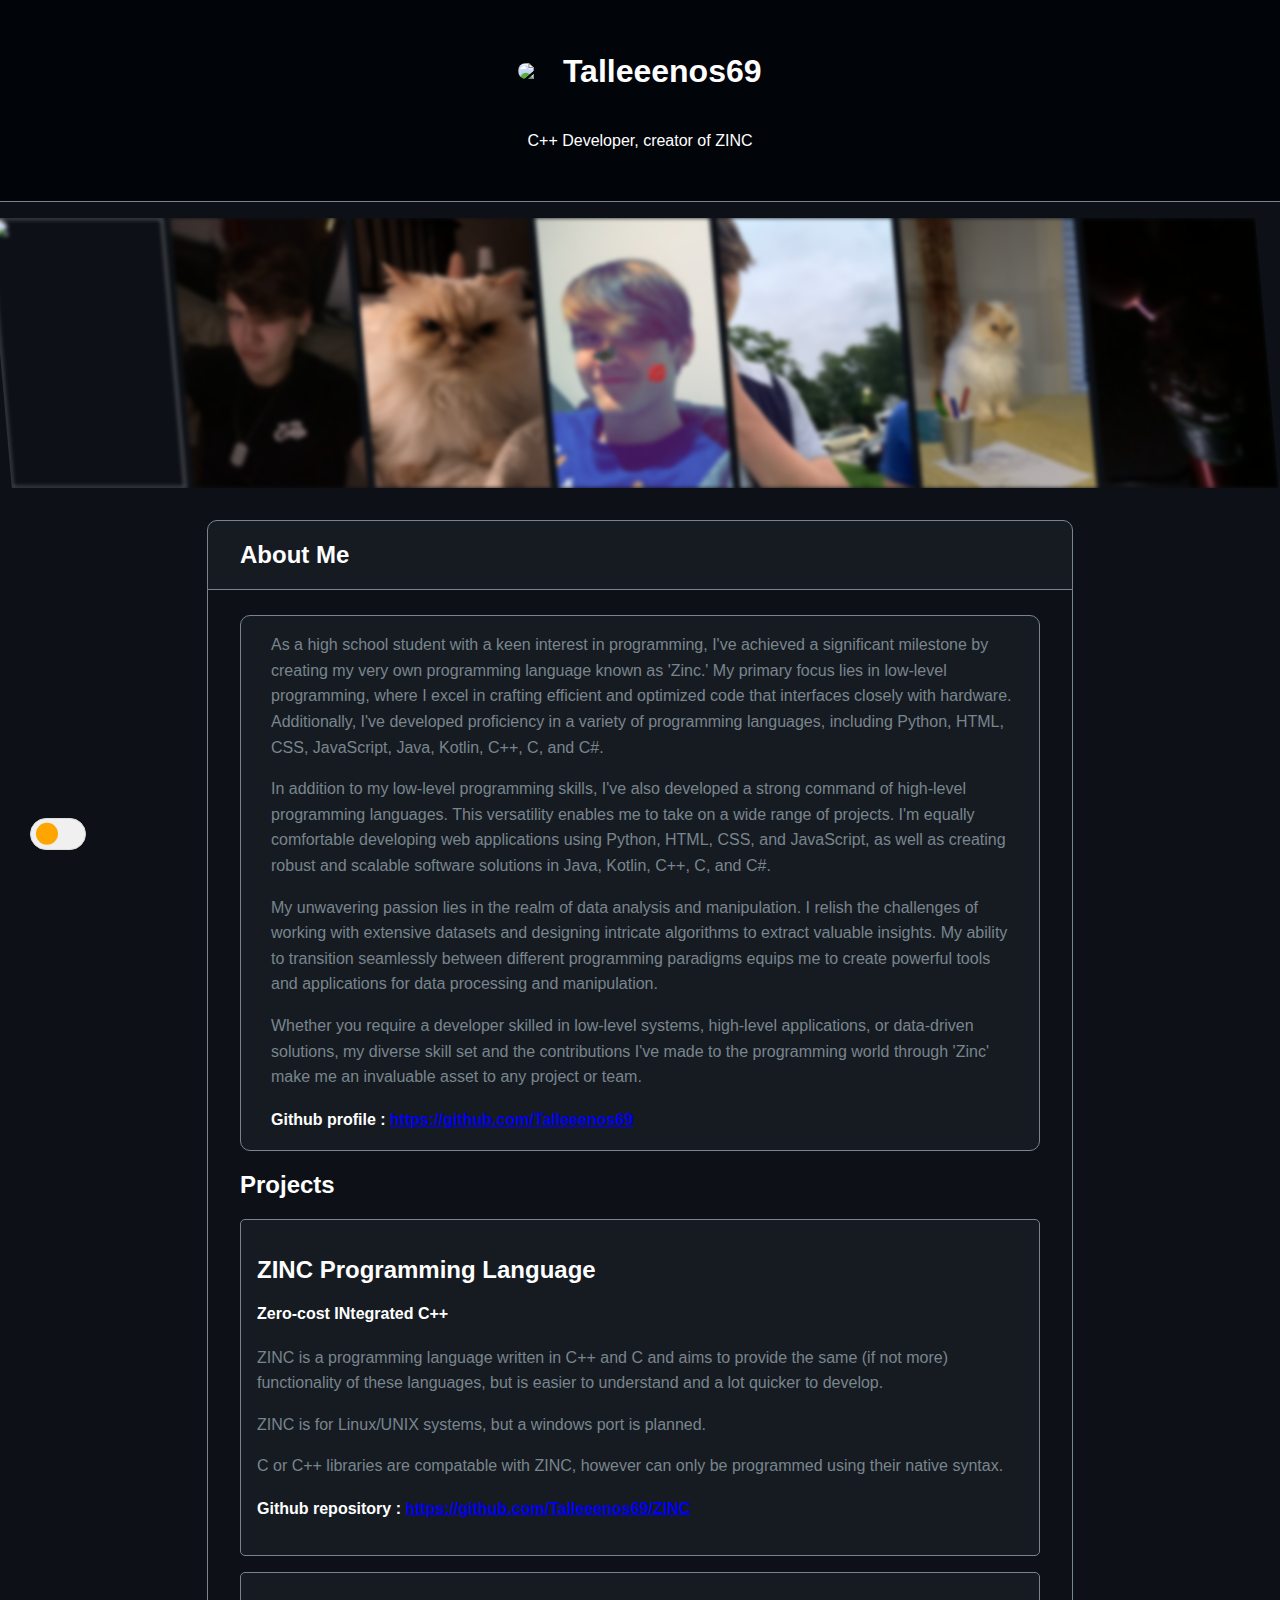
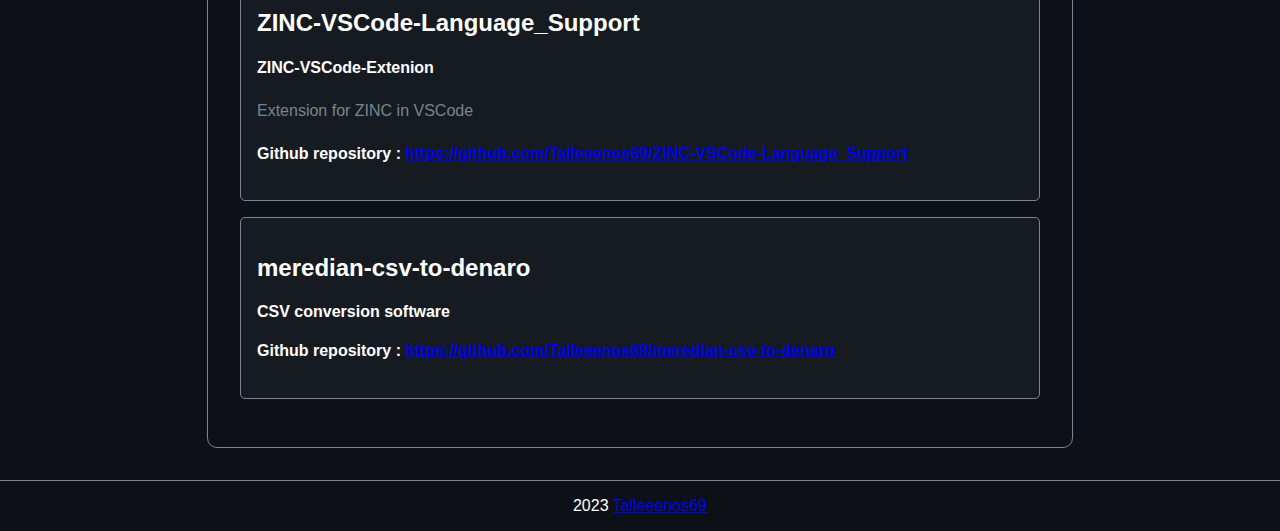
==== index.html @ 86694580 "added an image header title thing" ====
<!DOCTYPE html>
<html lang="en">
<head>
    <meta charset="UTF-8">
    <meta name="viewport" content="width=device-width, initial-scale=1.0">
    <link rel="preload" href="css/light-theme.css" as="style" />
    <link id="theme-stylesheet" rel="stylesheet" href="css/dark-theme.css">
    <title>Talleeenos69 - Portfolio</title>
</head>
<body>
    <header>
        <img class="profile-picture" src="https://avatars.githubusercontent.com/u/106496088?v=4">
        <h1 class="username"">Talleeenos69</h1>
        <p>C++ Developer, creator of ZINC</p>
    </header>
    
    <p></p>
    <div class="cat-container">
        <div class="card">
          <img src="img/icons/zinc-icon.png">
        </div>
        <div class="card">
          <img src="img/images/IMG_1547~3.jpg">
        </div>
        <div class="card">
          <img src="img/images/my_cat.JPG">
        </div>
        <div class="card">
            <img src="img/images/sexy_linux.jpeg">
        </div>
        <div class="card">
            <img src="img/images/with_mr_dubnium_maxchip101.JPEG">
        </div>
        <div class="card">
            <img src="img/images/grumpy.JPEG">
        </div>
        <div class="card">
            <img src="img/images/tesla_coil.png">
        </div>
    </div>

    <div class="container-header">
        <h2>About Me</h2>
    </div>

    <label class="switch">
        <input type="checkbox" onclick="toggleTheme()">
        <span class="slider"></span>
    </label>

    <div class="container">
        <div class="content">
            <p>
                As a high school student with a keen interest in programming, I've achieved a significant milestone by creating my very own programming language known as 'Zinc.' My primary focus lies in low-level programming, where I excel in crafting efficient and optimized code that interfaces closely with hardware. Additionally, I've developed proficiency in a variety of programming languages, including Python, HTML, CSS, JavaScript, Java, Kotlin, C++, C, and C#.
            </p>
            <p>
                In addition to my low-level programming skills, I've also developed a strong command of high-level programming languages. This versatility enables me to take on a wide range of projects. I'm equally comfortable developing web applications using Python, HTML, CSS, and JavaScript, as well as creating robust and scalable software solutions in Java, Kotlin, C++, C, and C#.
            </p>
            <p>
                My unwavering passion lies in the realm of data analysis and manipulation. I relish the challenges of working with extensive datasets and designing intricate algorithms to extract valuable insights. My ability to transition seamlessly between different programming paradigms equips me to create powerful tools and applications for data processing and manipulation.
            </p>
            <p>
                Whether you require a developer skilled in low-level systems, high-level applications, or data-driven solutions, my diverse skill set and the contributions I've made to the programming world through 'Zinc' make me an invaluable asset to any project or team.
            </p>

            <h4>Github profile : <a href="https://github.com/Talleeenos69" target="_blank">https://github.com/Talleeenos69</a></h4>
        </div>

        <h2>Projects</h2>

        <!-- Example project sections for testing scrolling -->
        <div class="project">
            <h2>ZINC Programming Language</h2>

            <h4>Zero-cost INtegrated C++</h4>

            <p>ZINC is a programming language written in C++ and C and aims to provide the same (if not more) functionality of these languages, but is easier to understand and a lot quicker to develop.</p>
                
            <p>ZINC is for Linux/UNIX systems, but a windows port is planned.</p>
                
            <p>C or C++ libraries are compatable with ZINC, however can only be programmed using their native syntax.</p>

            <h4>Github repository : <a href="https://github.com/Talleeenos69/ZINC" target="_blank">https://github.com/Talleeenos69/ZINC</a></h4>
        </div>

        <div class="project">
            <h2>ZINC-VSCode-Language_Support</h2>

            <h4>ZINC-VSCode-Extenion</h4>

            <p>Extension for ZINC in VSCode</p>

            <h4>Github repository : <a href="https://github.com/Talleeenos69/ZINC-VSCode-Language_Support" target="_blank">https://github.com/Talleeenos69/ZINC-VSCode-Language_Support</a></h4>
        </div>

        <div class="project">
            <h2>meredian-csv-to-denaro</h2>

            <h4>CSV conversion software</h4>

            <h4>Github repository : <a href="https://github.com/Talleeenos69/meredian-csv-to-denaro" target="_blank">https://github.com/Talleeenos69/meredian-csv-to-denaro</a></h4>
        </div>
    </div>

    <footer>
        2023 <a href="https://github.com/Talleeenos69" target="_blank">Talleeenos69</a>
    </footer>

    <script>
        function toggleTheme() {
            const stylesheet = document.getElementById("theme-stylesheet");
            if (stylesheet.getAttribute("href") === "css/dark-theme.css") {
                stylesheet.setAttribute("href", "css/light-theme.css");
            } else {
                stylesheet.setAttribute("href", "css/dark-theme.css");
            }
        }
    </script>

</body>
</html>
---- css/light-theme.css ----
body {
    font-family: Arial, sans-serif;
    background-color: #fff; /* Change background color to white for the light theme */
    color: #000; /* Change text color to black for the light theme */
    margin: 0;
    padding: 0;
    transition: background-color 0.5s, color 0.5s;
    /*hello*/
}

.about-me {
    padding: 0 18px;
    background-color: #fff; /* Change background color to white for the light theme */
    max-height: 0;
    overflow: hidden;
    transition: max-height 0.2s ease-out;
    transition: background-color 0.5s, color 0.5s;
}

header {
    background-color: #f0f0f0; /* Change background color to a light gray color */
    color: #000; /* Change text color to black for the light theme */
    text-align: center;
    padding: 2rem;
    border-bottom: 1px solid #ddd; /* Adjust the border thickness and color */
    transition: background-color 0.5s, color 0.5s;
}

h1 {
    font-size: 2rem;
    transition: color 0.5s;
}

.content {
    background-color: #f0f0f0; /* Change background color to a light gray color */
    padding-left: 30px;
    padding-right: 20px;
    margin-top: 20px;
    overflow: hidden;
    transition: max-height 0.2s ease-out;
    border: 1px solid #ddd; /* Adjust the border thickness and color */
    border-radius: 10px;
    transition: background-color 0.5s, color 0.5s;
}

.container {
    max-width: 800px;
    margin: 2rem auto;
    margin-top: -33px;
    padding: 2rem;
    padding-top: 5px;
    background-color: #fff; /* Change background color to white for the light theme */
    border: 1px solid #ddd; /* Adjust the border thickness and color */
    border-bottom-right-radius: 10px;
    border-bottom-left-radius: 10px;
    color: #000; /* Change text color to black for the light theme */
    transition: background-color 0.5s, color 0.5s;
}

.container-header {
    max-width: 800px;
    margin: 2rem auto;
    padding-left: 2rem;
    padding-right: 2rem;
    background-color: #f0f0f0; /* Change background color to a light gray color */
    border: 1px solid #ddd; /* Adjust the border thickness and color */
    border-top-right-radius: 10px;
    border-top-left-radius: 10px;
    color: #000; /* Change text color to black for the light theme */
    transition: background-color 0.5s, color 0.5s;
}

.profile-picture {
    display: inline-block;
    vertical-align: middle;
    width: 40px;
    margin-top: -15px;
    border-radius: 20px;
}

.username {
    display: inline-block;
    color: #000; /* Change text color to black for the light theme */
    transition: color 0.5s;
}

h2 {
    font-size: 1.5rem;
    color: #000; /* Change text color to black for the light theme */
    transition: color 0.5s;
}

h3 {
    color: #000; /* Change text color to black for the light theme */
    transition: color 0.5s;
}

h4 {
    color: #000; /* Change text color to black for the light theme */
    transition: color 0.5s;
}

p {
    line-height: 1.6;
    transition: color 0.5s;
}

.project {
    margin: 1rem 0;
    padding: 1rem;
    background-color: #f0f0f0; /* Change background color to a light gray color */
    color: #000; /* Change text color to black for the light theme */
    border: 1px solid #ddd; /* Adjust the border thickness and color */
    border-radius: 5px;
    transition: background-color 0.5s, color 0.5s;
}

footer {
    border-top: 1px solid #ddd; /* Adjust the border thickness and color */
    background-color: #fff; /* Change background color to white for the light theme */
    color: #000; /* Change text color to black for the light theme */
    text-align: center;
    padding: 1rem 0;
    transition: background-color 0.5s, color 0.5s;
}

/* The switch - the box around the slider */
.switch {
    display: block;
    --width-of-switch: 3.5em;
    --height-of-switch: 2em;
    /* size of sliding icon -- sun and moon */
    --size-of-icon: 1.4em;
    /* it is like a inline-padding of switch */
    --slider-offset: 0.3em;
    position: fixed;
    left: 30px;
    bottom: 50px;
    width: var(--width-of-switch);
    height: var(--height-of-switch);
  }
  
  /* Hide default HTML checkbox */
  .switch input {
    opacity: 0;
    width: 0;
    height: 0;
  }
  
  /* The slider */
  .slider {
    position: absolute;
    cursor: pointer;
    top: 0;
    left: 0;
    right: 0;
    bottom: 0;
    background-color: #f0f0f0;
    border: 1px solid #ddd;
    transition: .4s;
    border-radius: 30px;
  }
  
.slider:before {
    position: absolute;
    content: "";
    height: var(--size-of-icon,1.4em);
    width: var(--size-of-icon,1.4em);
    border-radius: 20px;
    left: var(--slider-offset,0.3em);
    top: 50%;
    transform: translateY(-50%);
    background: orange;
    transition: .4s;
}
  
  input:checked + .slider {
    background-color: #161b22;
    border: 0.1px solid #79858d;
  }
  
  input:checked + .slider:before {
    left: calc(100% - (var(--size-of-icon,1.4em) + var(--slider-offset,0.3em)));
    background: #161b22;
    /* change the value of second inset in box-shadow to change the angle and direction of the moon  */
    box-shadow: inset -3px -2px 5px -2px #8983f7, inset -10px -4px 0 0 #00a3ff;
  }

  .cat-container {
    display: flex;
    justify-content: center;
    align-items: center;
    margin: 0vmin;
    overflow: hidden;
  
.card {
      flex: 1;
      transition: all 1s ease-in-out;
      height: 30vmin;
      position: relative;
      .card__head {
        color: black;
        background: #79858d;
        padding: 0.5em;
        transform-origin: 0% 0%;
        transition: all 0.5s ease-in-out;
        min-width: 100%;
        text-align: center;
        position: absolute;
        bottom: 0;
        left: 0;
    }
  
      &:hover {
        flex-grow: 4;
        img {
          filter: grayscale(0);
        }
      }
      img {
        width: 100%;
        height: 100%;
        object-fit: cover;
        transition: all 1s ease-in-out;
        filter: grayscale(80%);
      }
      &:not(:nth-child(6)) {
        margin-right: 1em;
      }
    }
  }
---- css/dark-theme.css ----
body {
    font-family: Arial, sans-serif;
    background-color: #0d1117;
    margin: 0;
    padding: 0;
    transition: background-color 0.5s, color 0.5s;
}

.about-me {
    padding: 0 18px;
    background-color: white;
    max-height: 0;
    overflow: hidden;
    transition: max-height 0.2s ease-out;
    transition: background-color 0.5s, color 0.5s;
}

header {
    background-color: #010409;
    color: #fff;
    text-align: center;
    padding: 2rem;
    border-bottom: 0.1px solid #79858d; /* Adjust the border thickness here */
    transition: background-color 0.5s, color 0.5s;
    right: 0px;
}

h1 {
    font-size: 2rem;
    transition: color 0.5s;
}

.content {
    background-color: #161b22;
    padding-left: 30px;
    padding-right: 20px;
    margin-top: 20px;
    overflow: hidden;
    transition: max-height 0.2s ease-out;
    border: 0.1px solid #79858d;
    border-radius: 10px;
    transition: background-color 0.5s, color 0.5s;
}

.container {
    max-width: 800px;
    margin: 2rem auto;
    margin-top: -33px;
    padding: 2rem;
    padding-top: 5px;
    background-color: #0d1117;
    border: 0.1px solid #79858d;
    border-bottom-right-radius: 10px;
    border-bottom-left-radius: 10px;
    color: #79858d;
    transition: background-color 0.5s, color 0.5s;
}

.container-header {
    max-width: 800px;
    margin: 2rem auto;
    padding-left: 2rem;
    padding-right: 2rem;
    background-color: #161b22;
    border: 0.1px solid #79858d;
    border-top-right-radius: 10px;
    border-top-left-radius: 10px;
    color: #79858d;
    transition: background-color 0.5s, color 0.5s;
}

.profile-picture {
    display: inline-block;
    vertical-align: middle;
    width: 40px;
    margin-top: -15px;
    border-radius: 20px;
}

.username {
    display: inline-block;
    color: #fff;
    transition: color 0.5s;
}

h2 {
    font-size: 1.5rem;
    color: white;
    transition: color 0.5s;
}

h3 {
    color: white;
    transition: color 0.5s;
}

h4 {
    color: white;
    transition: color 0.5s;
}

p {
    line-height: 1.6;
    transition: color 0.5s;
}

.project {
    margin: 1rem 0;
    padding: 1rem;
    background-color: #161b22;
    color: #79858d;
    border: 0.1px solid #79858d;
    border-radius: 5px;
    transition: background-color 0.5s, color 0.5s;
}

footer {
    border-top: 0.5px solid #79858d;
    background-color: #0d1117;
    color: #fff;
    text-align: center;
    padding: 1rem 0;
    transition: background-color 0.5s, color 0.5s;
}
/* The switch - the box around the slider */
.switch {
    display: block;
    --width-of-switch: 3.5em;
    --height-of-switch: 2em;
    /* size of sliding icon -- sun and moon */
    --size-of-icon: 1.4em;
    /* it is like a inline-padding of switch */
    --slider-offset: 0.3em;
    position: fixed;
    left: 30px;
    bottom: 50px;
    width: var(--width-of-switch);
    height: var(--height-of-switch);
}
  
/* Hide default HTML checkbox */
.switch input {
    opacity: 0;
    width: 0;
    height: 0;
}
  
/* The slider */
.slider {
    position: absolute;
    cursor: pointer;
    top: 0;
    left: 0;
    right: 0;
    bottom: 0;
    background-color: #f0f0f0;
    border: 1px solid #ddd;
    transition: .4s;
    border-radius: 30px;
}
  
.slider:before {
    position: absolute;
    content: "";
    height: var(--size-of-icon,1.4em);
    width: var(--size-of-icon,1.4em);
    border-radius: 20px;
    left: var(--slider-offset,0.3em);
    top: 50%;
    transform: translateY(-50%);
    background: orange;
    transition: .4s;
}
  
input:checked + .slider {
    background-color: #161b22;
    border: 0.1px solid #79858d;
}
  
input:checked + .slider:before {
    left: calc(100% - (var(--size-of-icon,1.4em) + var(--slider-offset,0.3em)));
    background: #161b22;
    /* change the value of second inset in box-shadow to change the angle and direction of the moon  */
    box-shadow: inset -3px -2px 5px -2px #8983f7, inset -10px -4px 0 0 #00a3ff;
}  
 
.cat-container {
    display: flex;
    justify-content: center;
    align-items: center;
    margin: 0vmin;
    overflow: hidden;
    transform: skew(5deg);
    width: 99%;
  
.card {
      flex: 1;
      transition: all 1s ease-in-out;
      height: 30vmin;
      position: relative;
      .card__head {
        color: black;
        background: #79858d;
        padding: 0.5em;
        transform-origin: 0% 0%;
        transition: all 0.5s ease-in-out;
        min-width: 100%;
        text-align: center;
        position: absolute;
        bottom: 0;
        left: 0;
    }
  
      &:hover {
        flex-grow: 4;
        img {
          filter: blur(0px);
        }
      }
      img {
        width: 100%;
        height: 100%;
        object-fit: cover;
        transition: all 1s ease-in-out;
        filter: blur(2px)
      }
      &:not(:nth-child(7)) {
        margin-right: 0.5em;
      }
    }
  }
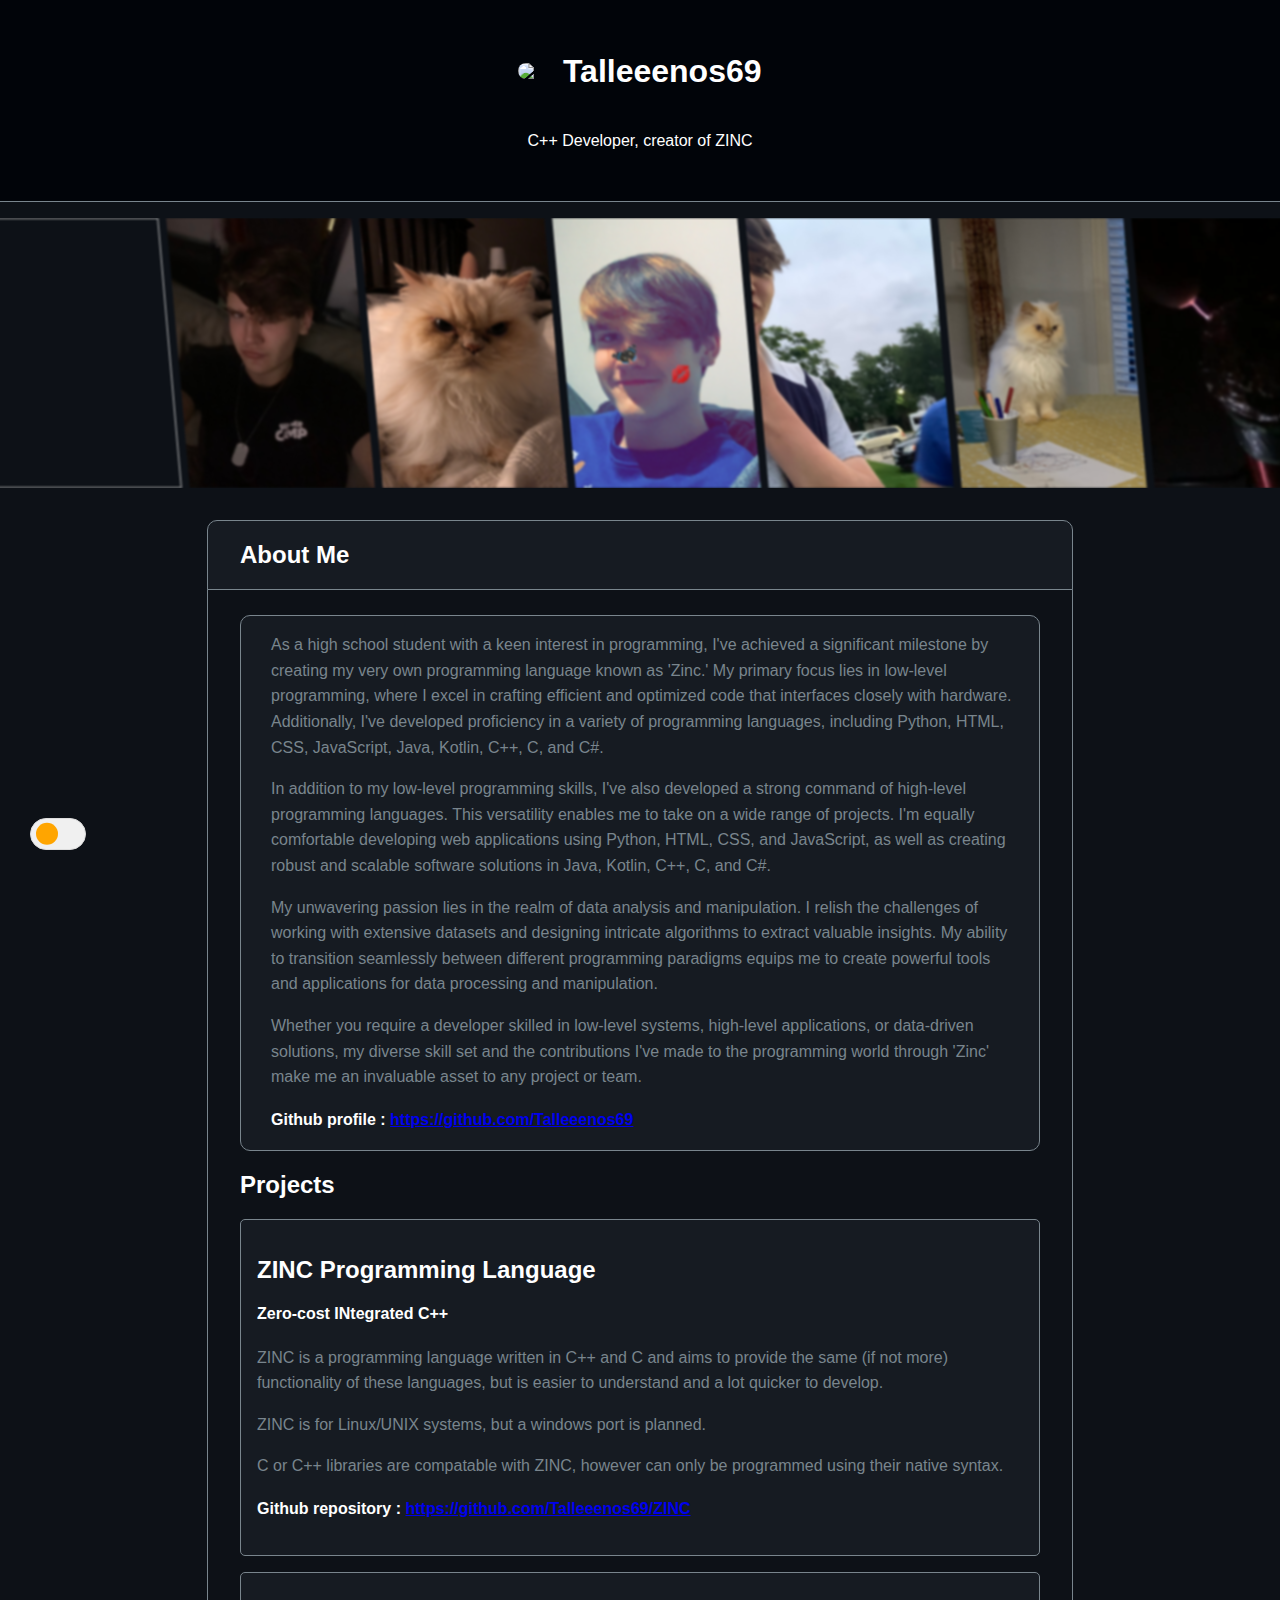
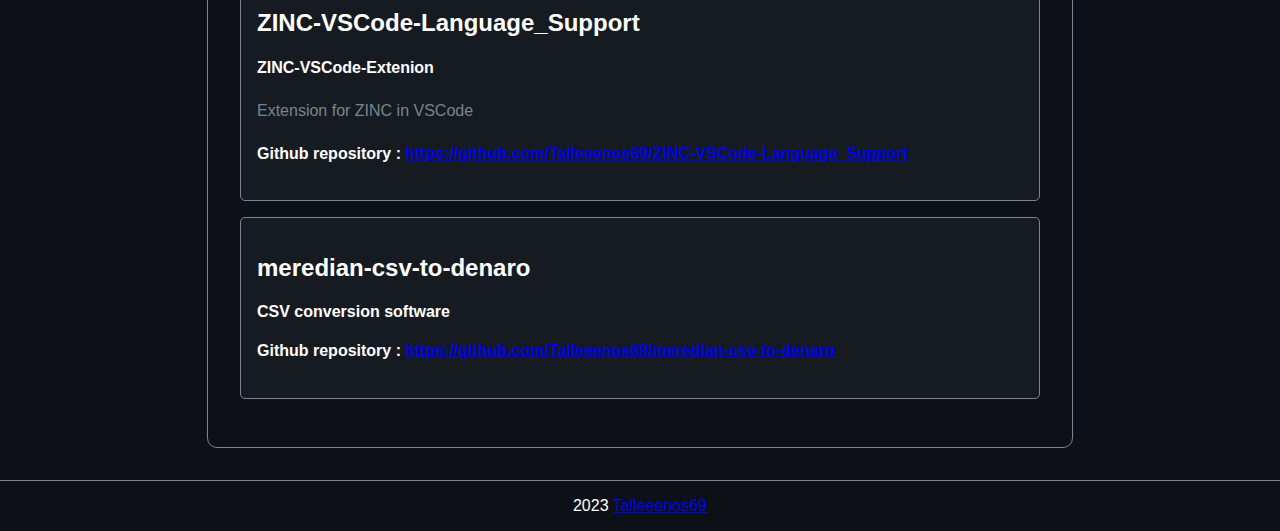
==== commit 5689f55d: "fixed overflow and some css" ====
--- a/index.html
+++ b/index.html
@@ -13,7 +13,7 @@
         <h1 class="username"">Talleeenos69</h1>
         <p>C++ Developer, creator of ZINC</p>
     </header>
-    
+
     <p></p>
     <div class="cat-container">
         <div class="card">
@@ -37,6 +37,9 @@
         <div class="card">
             <img src="img/images/tesla_coil.png">
         </div>
+        <div class="card">
+            <img src="img/images/overflow_fix.jpg">
+        </div>        
     </div>
 
     <div class="container-header">
--- a/css/light-theme.css
+++ b/css/light-theme.css
@@ -191,7 +191,10 @@
     justify-content: center;
     align-items: center;
     margin: 0vmin;
+    margin-left: -15px;
     overflow: hidden;
+    transform: skew(5deg);
+    width: 120%;
   
 .card {
       flex: 1;
@@ -212,9 +215,9 @@
     }
   
       &:hover {
-        flex-grow: 4;
+        flex-grow: 8;
         img {
-          filter: grayscale(0);
+          filter: blur(0px);
         }
       }
       img {
@@ -222,10 +225,10 @@
         height: 100%;
         object-fit: cover;
         transition: all 1s ease-in-out;
-        filter: grayscale(80%);
+        filter: blur(1px)
       }
-      &:not(:nth-child(6)) {
-        margin-right: 1em;
+      &:not(:nth-child(8)) {
+        margin-right: 0.5em;
       }
     }
   }--- a/css/dark-theme.css
+++ b/css/dark-theme.css
@@ -4,6 +4,11 @@
     margin: 0;
     padding: 0;
     transition: background-color 0.5s, color 0.5s;
+}
+
+html, body {
+    max-width: 100%;
+    overflow-x: hidden;
 }
 
 .about-me {
@@ -189,9 +194,10 @@
     justify-content: center;
     align-items: center;
     margin: 0vmin;
+    margin-left: -15px;
     overflow: hidden;
     transform: skew(5deg);
-    width: 99%;
+    width: 120%;
   
 .card {
       flex: 1;
@@ -212,7 +218,7 @@
     }
   
       &:hover {
-        flex-grow: 4;
+        flex-grow: 8;
         img {
           filter: blur(0px);
         }
@@ -222,9 +228,9 @@
         height: 100%;
         object-fit: cover;
         transition: all 1s ease-in-out;
-        filter: blur(2px)
+        filter: blur(1px)
       }
-      &:not(:nth-child(7)) {
+      &:not(:nth-child(8)) {
         margin-right: 0.5em;
       }
     }
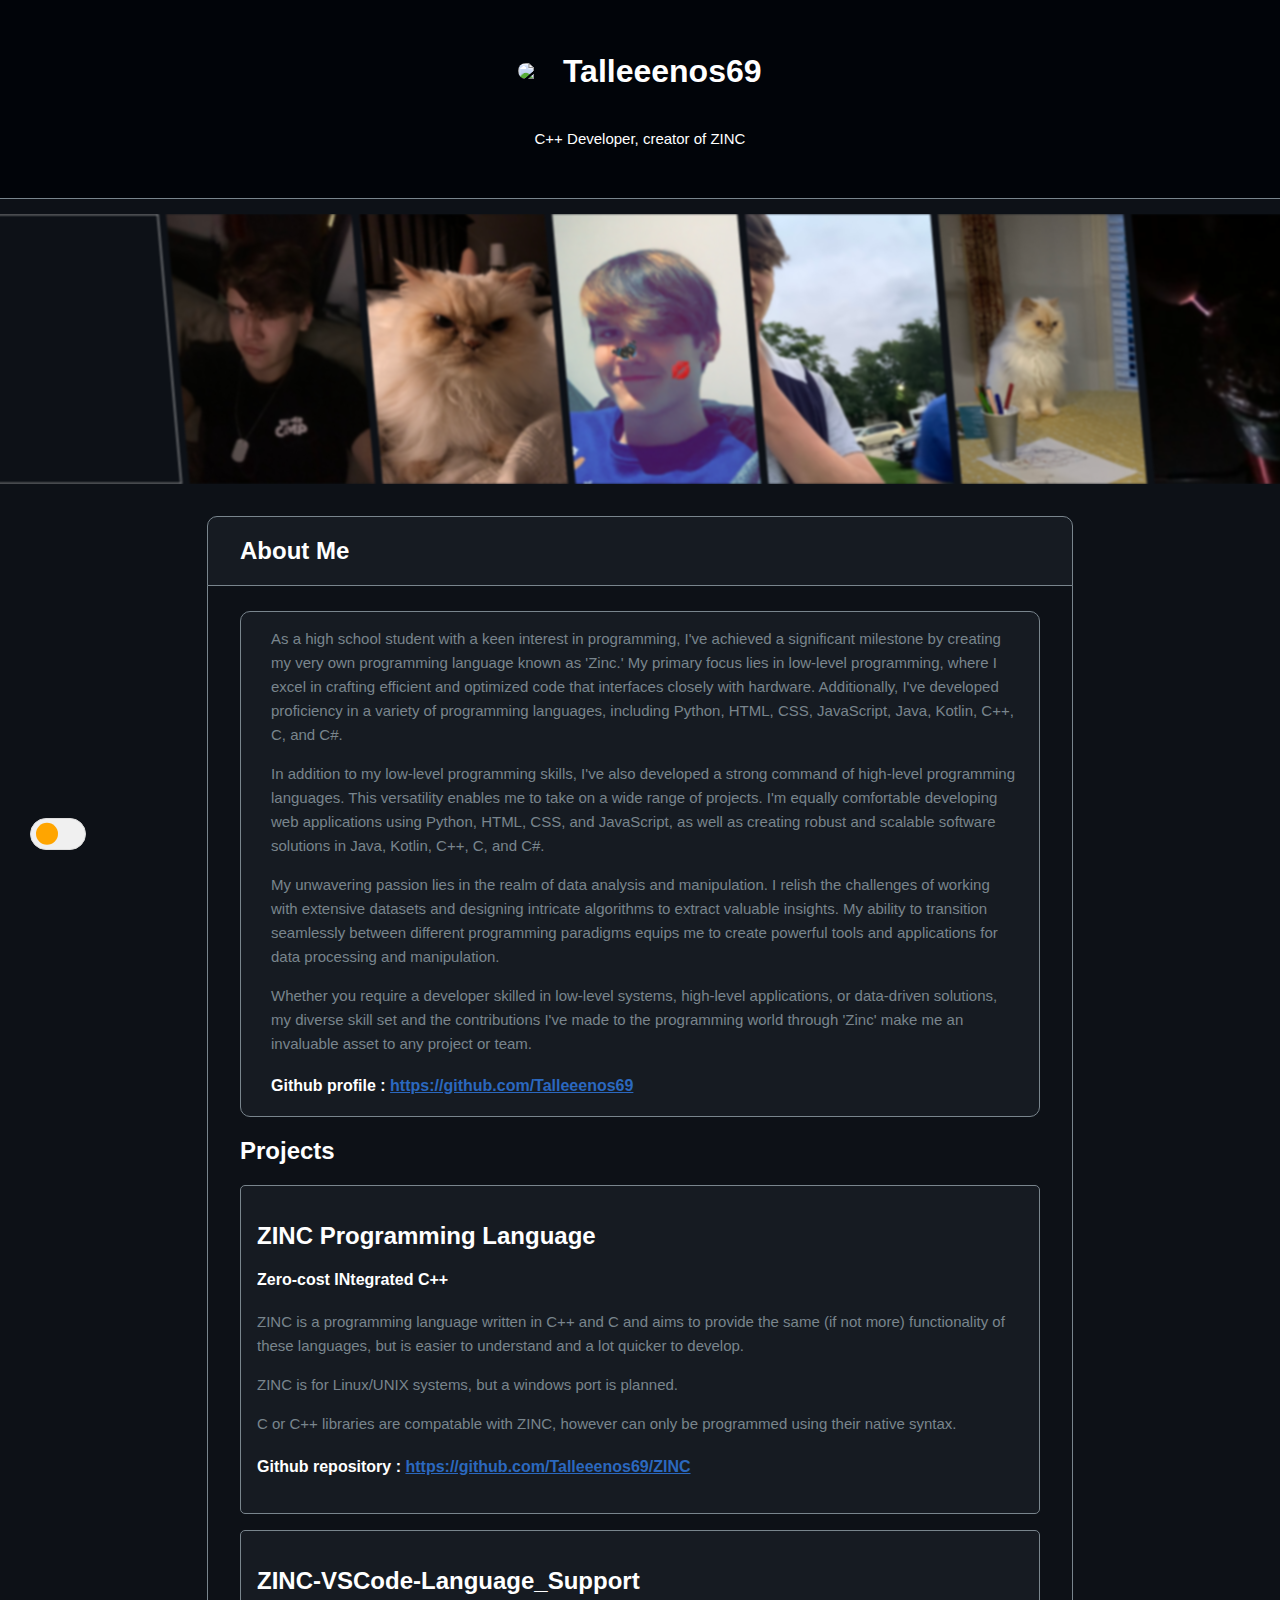
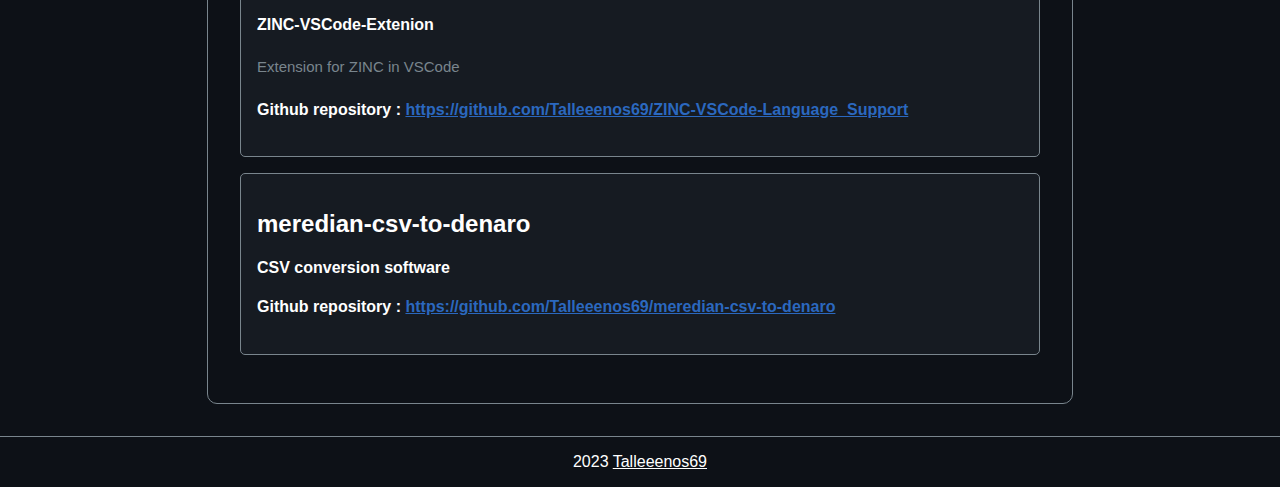
==== commit 53c672d3: "fixed some things with light and dark theme" ====
--- a/index.html
+++ b/index.html
@@ -66,7 +66,7 @@
                 Whether you require a developer skilled in low-level systems, high-level applications, or data-driven solutions, my diverse skill set and the contributions I've made to the programming world through 'Zinc' make me an invaluable asset to any project or team.
             </p>
 
-            <h4>Github profile : <a href="https://github.com/Talleeenos69" target="_blank">https://github.com/Talleeenos69</a></h4>
+            <h4>Github profile : <a class="link" href="https://github.com/Talleeenos69" target="_blank">https://github.com/Talleeenos69</a></h4>
         </div>
 
         <h2>Projects</h2>
@@ -83,7 +83,7 @@
                 
             <p>C or C++ libraries are compatable with ZINC, however can only be programmed using their native syntax.</p>
 
-            <h4>Github repository : <a href="https://github.com/Talleeenos69/ZINC" target="_blank">https://github.com/Talleeenos69/ZINC</a></h4>
+            <h4>Github repository : <a class="link" href="https://github.com/Talleeenos69/ZINC" target="_blank">https://github.com/Talleeenos69/ZINC</a></h4>
         </div>
 
         <div class="project">
@@ -93,7 +93,7 @@
 
             <p>Extension for ZINC in VSCode</p>
 
-            <h4>Github repository : <a href="https://github.com/Talleeenos69/ZINC-VSCode-Language_Support" target="_blank">https://github.com/Talleeenos69/ZINC-VSCode-Language_Support</a></h4>
+            <h4>Github repository : <a class="link" href="https://github.com/Talleeenos69/ZINC-VSCode-Language_Support" target="_blank">https://github.com/Talleeenos69/ZINC-VSCode-Language_Support</a></h4>
         </div>
 
         <div class="project">
@@ -101,12 +101,12 @@
 
             <h4>CSV conversion software</h4>
 
-            <h4>Github repository : <a href="https://github.com/Talleeenos69/meredian-csv-to-denaro" target="_blank">https://github.com/Talleeenos69/meredian-csv-to-denaro</a></h4>
+            <h4>Github repository : <a class="link" href="https://github.com/Talleeenos69/meredian-csv-to-denaro" target="_blank">https://github.com/Talleeenos69/meredian-csv-to-denaro</a></h4>
         </div>
     </div>
 
     <footer>
-        2023 <a href="https://github.com/Talleeenos69" target="_blank">Talleeenos69</a>
+        2023 <a class="git-repo-link" href="https://github.com/Talleeenos69" target="_blank">Talleeenos69</a>
     </footer>
 
     <script>
--- a/css/light-theme.css
+++ b/css/light-theme.css
@@ -1,11 +1,20 @@
+@font-face {
+    font-family: 'SCP';
+    src: url('../fonts/source-code-pro/SourceCodePro-Regular.ttf') format('truetype');
+}
+
 body {
-    font-family: Arial, sans-serif;
     background-color: #fff; /* Change background color to white for the light theme */
     color: #000; /* Change text color to black for the light theme */
     margin: 0;
     padding: 0;
     transition: background-color 0.5s, color 0.5s;
-    /*hello*/
+}
+
+html, body {
+    max-width: 100%;
+    overflow-x: hidden;
+    font-family: 'SCP', sans-serif;
 }
 
 .about-me {
@@ -103,6 +112,7 @@
 p {
     line-height: 1.6;
     transition: color 0.5s;
+    font-size: 15px;
 }
 
 .project {
@@ -122,6 +132,14 @@
     text-align: center;
     padding: 1rem 0;
     transition: background-color 0.5s, color 0.5s;
+}
+
+.link {
+    color: #2b68bf;
+}
+
+.git-repo-link {
+    color: black;
 }
 
 /* The switch - the box around the slider */
--- a/css/dark-theme.css
+++ b/css/dark-theme.css
@@ -1,5 +1,9 @@
+@font-face {
+    font-family: 'SCP';
+    src: url('../fonts/source-code-pro/SourceCodePro-Regular.ttf') format('truetype');
+}
+
 body {
-    font-family: Arial, sans-serif;
     background-color: #0d1117;
     margin: 0;
     padding: 0;
@@ -9,6 +13,7 @@
 html, body {
     max-width: 100%;
     overflow-x: hidden;
+    font-family: 'SCP', sans-serif;
 }
 
 .about-me {
@@ -107,6 +112,7 @@
 p {
     line-height: 1.6;
     transition: color 0.5s;
+    font-size: 15px;
 }
 
 .project {
@@ -127,6 +133,15 @@
     padding: 1rem 0;
     transition: background-color 0.5s, color 0.5s;
 }
+
+.link {
+    color: #2b68bf;
+}
+
+.git-repo-link {
+    color: white;
+}
+
 /* The switch - the box around the slider */
 .switch {
     display: block;
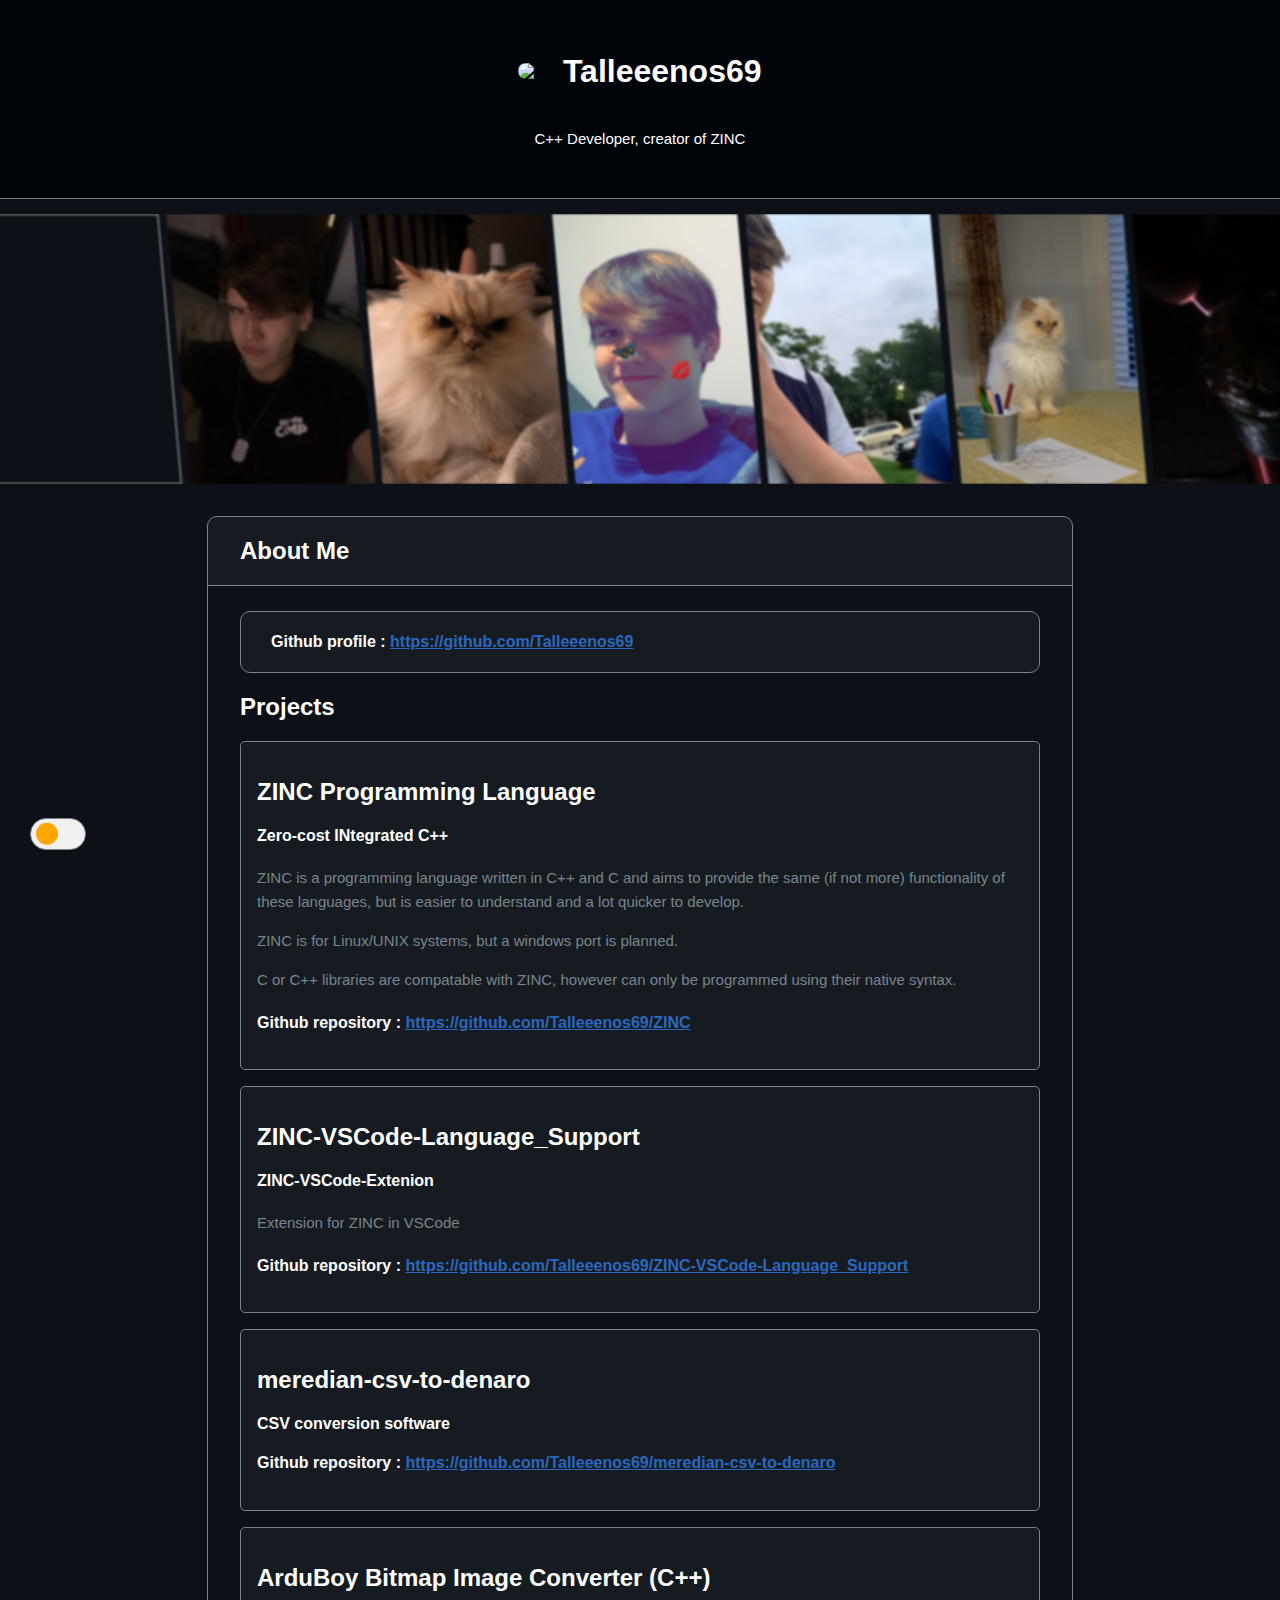
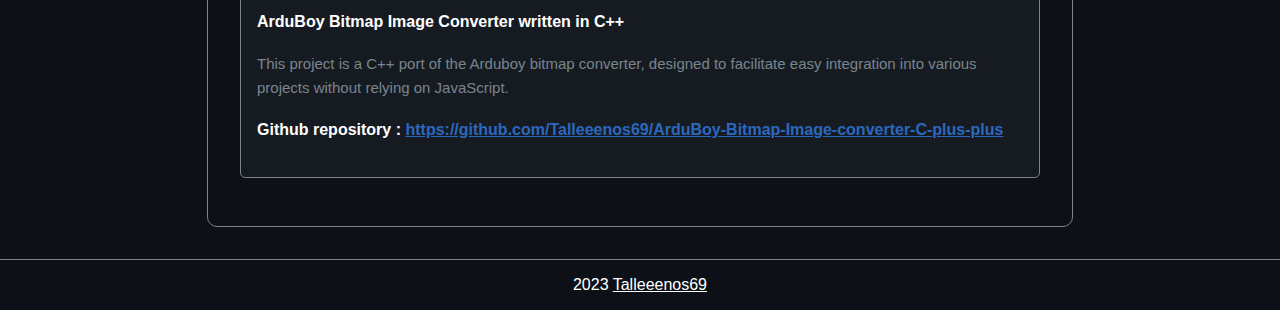
==== commit a967fd56: "markdown Support" ====
--- a/index.html
+++ b/index.html
@@ -5,9 +5,18 @@
     <meta name="viewport" content="width=device-width, initial-scale=1.0">
     <link rel="preload" href="css/light-theme.css" as="style" />
     <link id="theme-stylesheet" rel="stylesheet" href="css/dark-theme.css">
+    <script type="module" src="https://md-block.verou.me/md-block.js"></script>
     <title>Talleeenos69 - Portfolio</title>
 </head>
 <body>
+    <!-- random cubes for the background stuff -->
+    <div class="cube"></div>
+    <div class="cube"></div>
+    <div class="cube"></div>
+    <div class="cube"></div>
+    <div class="cube"></div>
+    <div class="cube"></div>
+
     <header>
         <img class="profile-picture" src="https://avatars.githubusercontent.com/u/106496088?v=4">
         <h1 class="username"">Talleeenos69</h1>
@@ -53,19 +62,10 @@
 
     <div class="container">
         <div class="content">
-            <p>
-                As a high school student with a keen interest in programming, I've achieved a significant milestone by creating my very own programming language known as 'Zinc.' My primary focus lies in low-level programming, where I excel in crafting efficient and optimized code that interfaces closely with hardware. Additionally, I've developed proficiency in a variety of programming languages, including Python, HTML, CSS, JavaScript, Java, Kotlin, C++, C, and C#.
-            </p>
-            <p>
-                In addition to my low-level programming skills, I've also developed a strong command of high-level programming languages. This versatility enables me to take on a wide range of projects. I'm equally comfortable developing web applications using Python, HTML, CSS, and JavaScript, as well as creating robust and scalable software solutions in Java, Kotlin, C++, C, and C#.
-            </p>
-            <p>
-                My unwavering passion lies in the realm of data analysis and manipulation. I relish the challenges of working with extensive datasets and designing intricate algorithms to extract valuable insights. My ability to transition seamlessly between different programming paradigms equips me to create powerful tools and applications for data processing and manipulation.
-            </p>
-            <p>
-                Whether you require a developer skilled in low-level systems, high-level applications, or data-driven solutions, my diverse skill set and the contributions I've made to the programming world through 'Zinc' make me an invaluable asset to any project or team.
-            </p>
-
+            
+        <md-block src="https://raw.githubusercontent.com/Talleeenos69/ZINC-Studios/main/md/about-me.md" hmin="3" hlinks>
+        </md-block>
+        
             <h4>Github profile : <a class="link" href="https://github.com/Talleeenos69" target="_blank">https://github.com/Talleeenos69</a></h4>
         </div>
 
@@ -103,12 +103,21 @@
 
             <h4>Github repository : <a class="link" href="https://github.com/Talleeenos69/meredian-csv-to-denaro" target="_blank">https://github.com/Talleeenos69/meredian-csv-to-denaro</a></h4>
         </div>
+
+        <div class="project">
+            <h2>ArduBoy Bitmap Image Converter (C++)</h2>
+    
+            <h4>ArduBoy Bitmap Image Converter written in C++</h4>
+            <p>This project is a C++ port of the Arduboy bitmap converter, designed to facilitate easy integration into various projects without relying on JavaScript.</p>
+    
+            <h4>Github repository : <a class="link" href="https://github.com/Talleeenos69/ArduBoy-Bitmap-Image-converter-C-plus-plus" target="_blank">https://github.com/Talleeenos69/ArduBoy-Bitmap-Image-converter-C-plus-plus</a></h4>
+        </div>
     </div>
 
     <footer>
         2023 <a class="git-repo-link" href="https://github.com/Talleeenos69" target="_blank">Talleeenos69</a>
     </footer>
-
+ 
     <script>
         function toggleTheme() {
             const stylesheet = document.getElementById("theme-stylesheet");
@@ -121,4 +130,4 @@
     </script>
 
 </body>
-</html>
+</html>--- a/css/light-theme.css
+++ b/css/light-theme.css
@@ -4,8 +4,8 @@
 }
 
 body {
-    background-color: #fff; /* Change background color to white for the light theme */
-    color: #000; /* Change text color to black for the light theme */
+    background-color: #fff;
+    color: #000;
     margin: 0;
     padding: 0;
     transition: background-color 0.5s, color 0.5s;
@@ -19,19 +19,18 @@
 
 .about-me {
     padding: 0 18px;
-    background-color: #fff; /* Change background color to white for the light theme */
+    background-color: #fff;
     max-height: 0;
     overflow: hidden;
-    transition: max-height 0.2s ease-out;
-    transition: background-color 0.5s, color 0.5s;
+    transition: max-height 0.2s ease-out, background-color 0.5s, color 0.5s;
 }
 
 header {
-    background-color: #f0f0f0; /* Change background color to a light gray color */
-    color: #000; /* Change text color to black for the light theme */
+    background-color: #f0f0f0;
+    color: #000;
     text-align: center;
     padding: 2rem;
-    border-bottom: 1px solid #ddd; /* Adjust the border thickness and color */
+    border-bottom: 1px solid #ddd;
     transition: background-color 0.5s, color 0.5s;
 }
 
@@ -41,15 +40,14 @@
 }
 
 .content {
-    background-color: #f0f0f0; /* Change background color to a light gray color */
+    background-color: #f0f0f0;
     padding-left: 30px;
     padding-right: 20px;
     margin-top: 20px;
     overflow: hidden;
-    transition: max-height 0.2s ease-out;
-    border: 1px solid #ddd; /* Adjust the border thickness and color */
+    transition: max-height 0.2s ease-out, background-color 0.5s, color 0.5s;
+    border: 1px solid #ddd;
     border-radius: 10px;
-    transition: background-color 0.5s, color 0.5s;
 }
 
 .container {
@@ -58,11 +56,11 @@
     margin-top: -33px;
     padding: 2rem;
     padding-top: 5px;
-    background-color: #fff; /* Change background color to white for the light theme */
-    border: 1px solid #ddd; /* Adjust the border thickness and color */
+    background-color: #fff;
+    border: 1px solid #ddd;
     border-bottom-right-radius: 10px;
     border-bottom-left-radius: 10px;
-    color: #000; /* Change text color to black for the light theme */
+    color: #000;
     transition: background-color 0.5s, color 0.5s;
 }
 
@@ -71,11 +69,11 @@
     margin: 2rem auto;
     padding-left: 2rem;
     padding-right: 2rem;
-    background-color: #f0f0f0; /* Change background color to a light gray color */
-    border: 1px solid #ddd; /* Adjust the border thickness and color */
+    background-color: #f0f0f0;
+    border: 1px solid #ddd;
     border-top-right-radius: 10px;
     border-top-left-radius: 10px;
-    color: #000; /* Change text color to black for the light theme */
+    color: #000;
     transition: background-color 0.5s, color 0.5s;
 }
 
@@ -89,23 +87,23 @@
 
 .username {
     display: inline-block;
-    color: #000; /* Change text color to black for the light theme */
+    color: #000;
     transition: color 0.5s;
 }
 
 h2 {
     font-size: 1.5rem;
-    color: #000; /* Change text color to black for the light theme */
+    color: #000;
     transition: color 0.5s;
 }
 
 h3 {
-    color: #000; /* Change text color to black for the light theme */
+    color: #000;
     transition: color 0.5s;
 }
 
 h4 {
-    color: #000; /* Change text color to black for the light theme */
+    color: #000;
     transition: color 0.5s;
 }
 
@@ -118,17 +116,17 @@
 .project {
     margin: 1rem 0;
     padding: 1rem;
-    background-color: #f0f0f0; /* Change background color to a light gray color */
-    color: #000; /* Change text color to black for the light theme */
-    border: 1px solid #ddd; /* Adjust the border thickness and color */
+    background-color: #f0f0f0;
+    color: #000;
+    border: 1px solid #ddd;
     border-radius: 5px;
     transition: background-color 0.5s, color 0.5s;
 }
 
 footer {
-    border-top: 1px solid #ddd; /* Adjust the border thickness and color */
-    background-color: #fff; /* Change background color to white for the light theme */
-    color: #000; /* Change text color to black for the light theme */
+    border-top: 1px solid #ddd;
+    background-color: #fff;
+    color: #000;
     text-align: center;
     padding: 1rem 0;
     transition: background-color 0.5s, color 0.5s;
@@ -147,26 +145,24 @@
     display: block;
     --width-of-switch: 3.5em;
     --height-of-switch: 2em;
-    /* size of sliding icon -- sun and moon */
     --size-of-icon: 1.4em;
-    /* it is like a inline-padding of switch */
     --slider-offset: 0.3em;
     position: fixed;
     left: 30px;
     bottom: 50px;
     width: var(--width-of-switch);
     height: var(--height-of-switch);
-  }
-  
-  /* Hide default HTML checkbox */
-  .switch input {
+}
+
+/* Hide default HTML checkbox */
+.switch input {
     opacity: 0;
     width: 0;
     height: 0;
-  }
-  
-  /* The slider */
-  .slider {
+}
+
+/* The slider */
+.slider {
     position: absolute;
     cursor: pointer;
     top: 0;
@@ -174,37 +170,36 @@
     right: 0;
     bottom: 0;
     background-color: #f0f0f0;
-    border: 1px solid #ddd;
     transition: .4s;
     border-radius: 30px;
-  }
-  
+    border: 1px solid #ddd;
+}
+
 .slider:before {
     position: absolute;
     content: "";
-    height: var(--size-of-icon,1.4em);
-    width: var(--size-of-icon,1.4em);
+    height: var(--size-of-icon, 1.4em);
+    width: var(--size-of-icon, 1.4em);
     border-radius: 20px;
-    left: var(--slider-offset,0.3em);
+    left: var(--slider-offset, 0.3em);
     top: 50%;
     transform: translateY(-50%);
     background: orange;
     transition: .4s;
 }
-  
-  input:checked + .slider {
+
+input:checked + .slider {
     background-color: #161b22;
     border: 0.1px solid #79858d;
-  }
-  
-  input:checked + .slider:before {
-    left: calc(100% - (var(--size-of-icon,1.4em) + var(--slider-offset,0.3em)));
+}
+
+input:checked + .slider:before {
+    left: calc(100% - (var(--size-of-icon, 1.4em) + var(--slider-offset, 0.3em)));
     background: #161b22;
-    /* change the value of second inset in box-shadow to change the angle and direction of the moon  */
     box-shadow: inset -3px -2px 5px -2px #8983f7, inset -10px -4px 0 0 #00a3ff;
-  }
-
-  .cat-container {
+}
+
+.cat-container {
     display: flex;
     justify-content: center;
     align-items: center;
@@ -213,40 +208,103 @@
     overflow: hidden;
     transform: skew(5deg);
     width: 120%;
-  
+}
+
 .card {
-      flex: 1;
-      transition: all 1s ease-in-out;
-      height: 30vmin;
-      position: relative;
-      .card__head {
-        color: black;
-        background: #79858d;
-        padding: 0.5em;
-        transform-origin: 0% 0%;
-        transition: all 0.5s ease-in-out;
-        min-width: 100%;
-        text-align: center;
-        position: absolute;
-        bottom: 0;
-        left: 0;
+    flex: 1;
+    transition: all 1s ease-in-out;
+    height: 30vmin;
+    position: relative;
+}
+
+.card__head {
+    color: black;
+    background: #79858d;
+    padding: 0.5em;
+    transform-origin: 0% 0%;
+    transition: all 0.5s ease-in-out;
+    min-width: 100%;
+    text-align: center;
+    position: absolute;
+    bottom: 0;
+    left: 0;
+}
+
+.card:hover {
+    flex-grow: 8;
+    img {
+        filter: blur(0px);
     }
-  
-      &:hover {
-        flex-grow: 8;
-        img {
-          filter: blur(0px);
-        }
-      }
-      img {
-        width: 100%;
-        height: 100%;
-        object-fit: cover;
-        transition: all 1s ease-in-out;
-        filter: blur(1px)
-      }
-      &:not(:nth-child(8)) {
-        margin-right: 0.5em;
-      }
+}
+
+.card img {
+    width: 100%;
+    height: 100%;
+    object-fit: cover;
+    transition: all 1s ease-in-out;
+    filter: blur(1px);
+}
+
+.card:not(:nth-child(8)) {
+    margin-right: 0.5em;
+}
+
+@import url("https://fonts.googleapis.com/css?family=Montserrat:700");
+
+.cube {
+    z-index: -1;
+    position: fixed;
+    top: 80vh;
+    left: 45vw;
+    width: 10px;
+    height: 10px;
+    border: solid 1px #dddddd;
+    transform-origin: top left;
+    transform: scale(0) rotate(0deg) translate(-50%, -50%);
+    animation: cube 20s ease-in forwards infinite;
+}
+
+.cube:nth-child(2n) {
+    border-color: #ececec;
+}
+
+.cube:nth-child(2) {
+    animation-delay: 1s;
+    left: 25vw;
+    top: 40vh;
+}
+
+.cube:nth-child(3) {
+    animation-delay: 2s;
+    left: 75vw;
+    top: 50vh;
+}
+
+.cube:nth-child(4) {
+    animation-delay: 4s;
+    left: 90vw;
+    top: 10vh;
+}
+
+.cube:nth-child(5) {
+    animation-delay: 6s;
+    left: 10vw;
+    top: 85vh;
+}
+
+.cube:nth-child(6) {
+    animation-delay: 8s;
+    left: 50vw;
+    top: 10vh;
+}
+
+@keyframes cube {
+    from {
+        transform: scale(0) rotate(0deg) translate(-50%, -50%);
+        opacity: 1;
     }
-  }+    to {
+        transform: scale(20) rotate(960deg) translate(-50%, -50%);
+        opacity: 0;
+    }
+}--- a/css/dark-theme.css
+++ b/css/dark-theme.css
@@ -21,8 +21,7 @@
     background-color: white;
     max-height: 0;
     overflow: hidden;
-    transition: max-height 0.2s ease-out;
-    transition: background-color 0.5s, color 0.5s;
+    transition: max-height 0.2s ease-out, background-color 0.5s, color 0.5s;
 }
 
 header {
@@ -30,7 +29,7 @@
     color: #fff;
     text-align: center;
     padding: 2rem;
-    border-bottom: 0.1px solid #79858d; /* Adjust the border thickness here */
+    border-bottom: 0.1px solid #79858d;
     transition: background-color 0.5s, color 0.5s;
     right: 0px;
 }
@@ -46,10 +45,9 @@
     padding-right: 20px;
     margin-top: 20px;
     overflow: hidden;
-    transition: max-height 0.2s ease-out;
+    transition: max-height 0.2s ease-out, background-color 0.5s, color 0.5s;
     border: 0.1px solid #79858d;
     border-radius: 10px;
-    transition: background-color 0.5s, color 0.5s;
 }
 
 .container {
@@ -147,9 +145,7 @@
     display: block;
     --width-of-switch: 3.5em;
     --height-of-switch: 2em;
-    /* size of sliding icon -- sun and moon */
     --size-of-icon: 1.4em;
-    /* it is like a inline-padding of switch */
     --slider-offset: 0.3em;
     position: fixed;
     left: 30px;
@@ -157,14 +153,14 @@
     width: var(--width-of-switch);
     height: var(--height-of-switch);
 }
-  
+
 /* Hide default HTML checkbox */
 .switch input {
     opacity: 0;
     width: 0;
     height: 0;
 }
-  
+
 /* The slider */
 .slider {
     position: absolute;
@@ -174,36 +170,35 @@
     right: 0;
     bottom: 0;
     background-color: #f0f0f0;
-    border: 1px solid #ddd;
+    border: 1px solid #79858d;
     transition: .4s;
     border-radius: 30px;
 }
-  
+
 .slider:before {
     position: absolute;
     content: "";
-    height: var(--size-of-icon,1.4em);
-    width: var(--size-of-icon,1.4em);
+    height: var(--size-of-icon, 1.4em);
+    width: var(--size-of-icon, 1.4em);
     border-radius: 20px;
-    left: var(--slider-offset,0.3em);
+    left: var(--slider-offset, 0.3em);
     top: 50%;
     transform: translateY(-50%);
     background: orange;
     transition: .4s;
 }
-  
+
 input:checked + .slider {
     background-color: #161b22;
     border: 0.1px solid #79858d;
 }
-  
+
 input:checked + .slider:before {
-    left: calc(100% - (var(--size-of-icon,1.4em) + var(--slider-offset,0.3em)));
+    left: calc(100% - (var(--size-of-icon, 1.4em) + var(--slider-offset, 0.3em)));
     background: #161b22;
-    /* change the value of second inset in box-shadow to change the angle and direction of the moon  */
     box-shadow: inset -3px -2px 5px -2px #8983f7, inset -10px -4px 0 0 #00a3ff;
-}  
- 
+}
+
 .cat-container {
     display: flex;
     justify-content: center;
@@ -213,40 +208,103 @@
     overflow: hidden;
     transform: skew(5deg);
     width: 120%;
-  
+}
+
 .card {
-      flex: 1;
-      transition: all 1s ease-in-out;
-      height: 30vmin;
-      position: relative;
-      .card__head {
-        color: black;
-        background: #79858d;
-        padding: 0.5em;
-        transform-origin: 0% 0%;
-        transition: all 0.5s ease-in-out;
-        min-width: 100%;
-        text-align: center;
-        position: absolute;
-        bottom: 0;
-        left: 0;
+    flex: 1;
+    transition: all 1s ease-in-out;
+    height: 30vmin;
+    position: relative;
+}
+
+.card__head {
+    color: black;
+    background: #79858d;
+    padding: 0.5em;
+    transform-origin: 0% 0%;
+    transition: all 0.5s ease-in-out;
+    min-width: 100%;
+    text-align: center;
+    position: absolute;
+    bottom: 0;
+    left: 0;
+}
+
+.card:hover {
+    flex-grow: 8;
+    img {
+        filter: blur(0px);
     }
-  
-      &:hover {
-        flex-grow: 8;
-        img {
-          filter: blur(0px);
-        }
-      }
-      img {
-        width: 100%;
-        height: 100%;
-        object-fit: cover;
-        transition: all 1s ease-in-out;
-        filter: blur(1px)
-      }
-      &:not(:nth-child(8)) {
-        margin-right: 0.5em;
-      }
+}
+
+.card img {
+    width: 100%;
+    height: 100%;
+    object-fit: cover;
+    transition: all 1s ease-in-out;
+    filter: blur(1px);
+}
+
+.card:not(:nth-child(8)) {
+    margin-right: 0.5em;
+}
+
+@import url("https://fonts.googleapis.com/css?family=Montserrat:700");
+
+.cube {
+    z-index: -1;
+    position: fixed;
+    top: 80vh;
+    left: 45vw;
+    width: 10px;
+    height: 10px;
+    border: solid 1px #1a2432;
+    transform-origin: top left;
+    transform: scale(0) rotate(0deg) translate(-50%, -50%);
+    animation: cube 20s ease-in forwards infinite;
+}
+
+.cube:nth-child(2n) {
+    border-color: #080b0e;
+}
+
+.cube:nth-child(2) {
+    animation-delay: 1s;
+    left: 25vw;
+    top: 40vh;
+}
+
+.cube:nth-child(3) {
+    animation-delay: 2s;
+    left: 75vw;
+    top: 50vh;
+}
+
+.cube:nth-child(4) {
+    animation-delay: 4s;
+    left: 90vw;
+    top: 10vh;
+}
+
+.cube:nth-child(5) {
+    animation-delay: 6s;
+    left: 10vw;
+    top: 85vh;
+}
+
+.cube:nth-child(6) {
+    animation-delay: 8s;
+    left: 50vw;
+    top: 10vh;
+}
+
+@keyframes cube {
+    from {
+        transform: scale(0) rotate(0deg) translate(-50%, -50%);
+        opacity: 1;
     }
-  }+    to {
+        transform: scale(20) rotate(960deg) translate(-50%, -50%);
+        opacity: 0;
+    }
+}
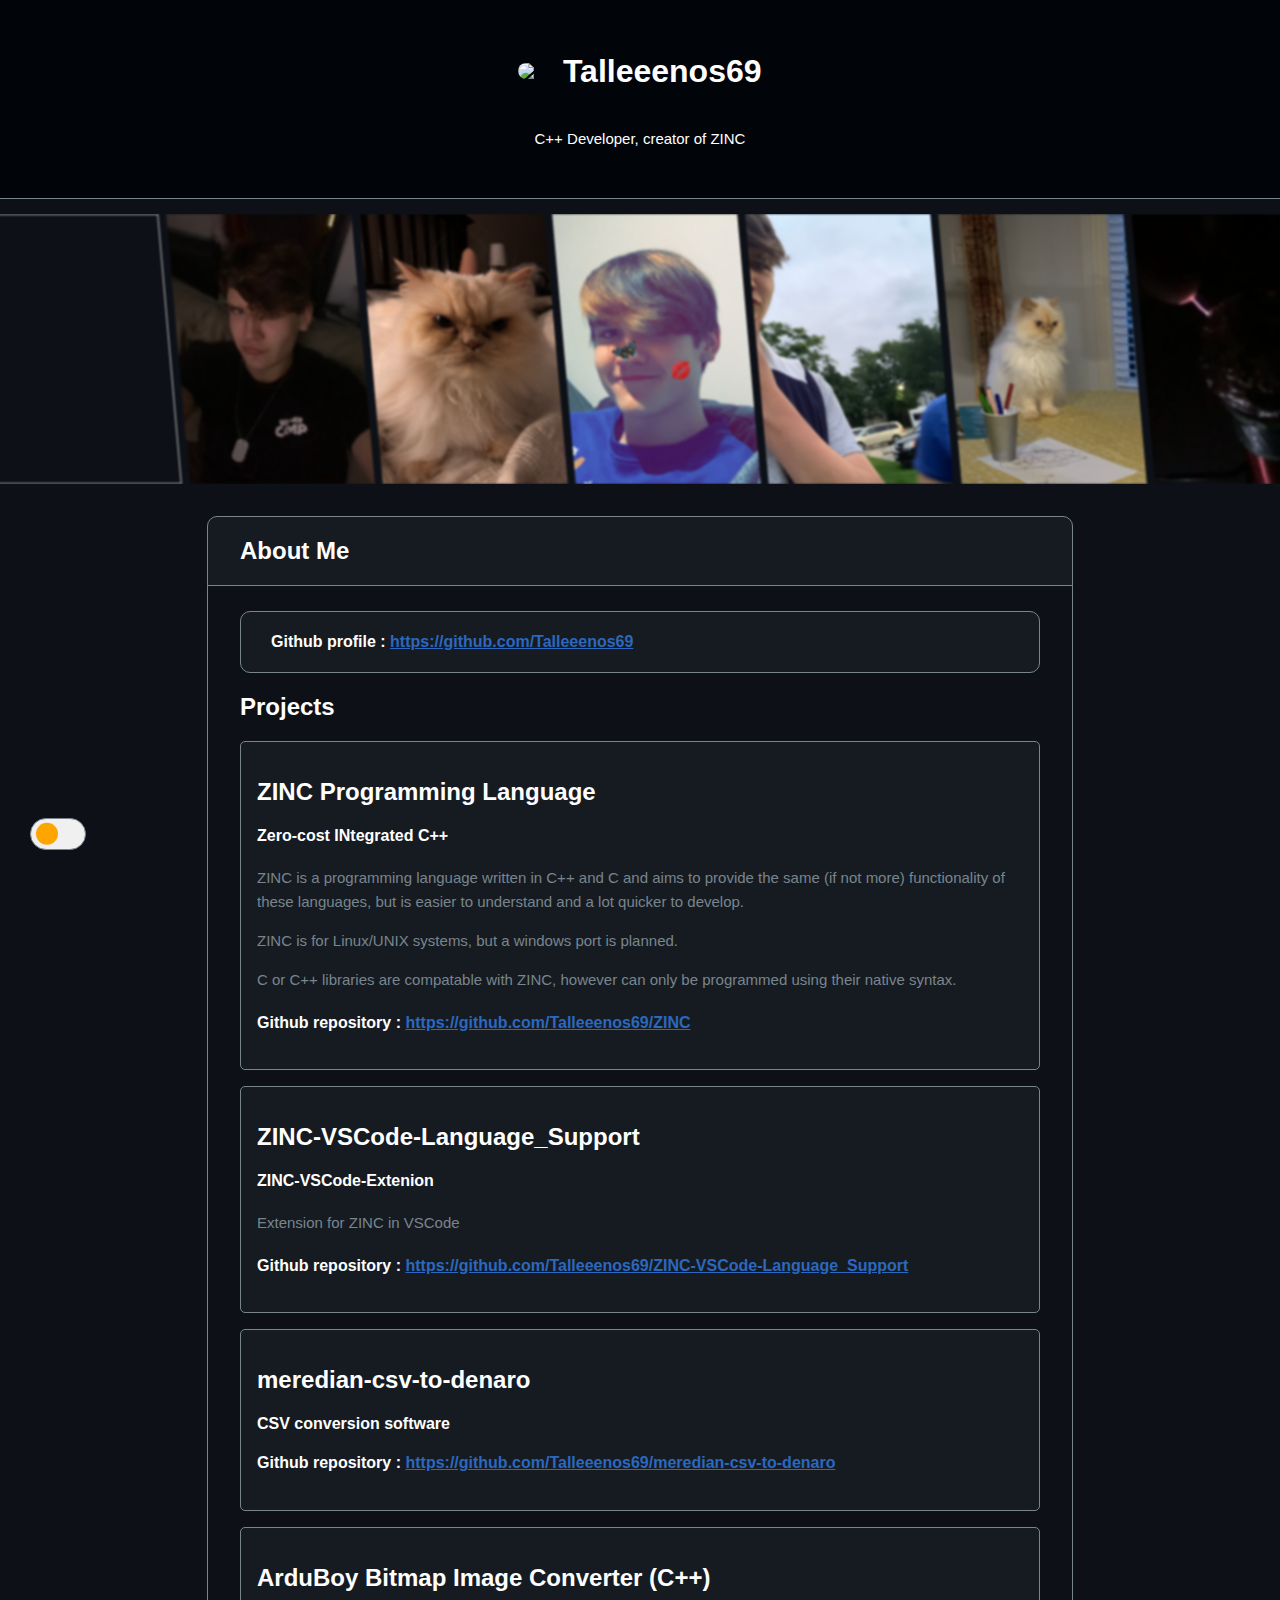
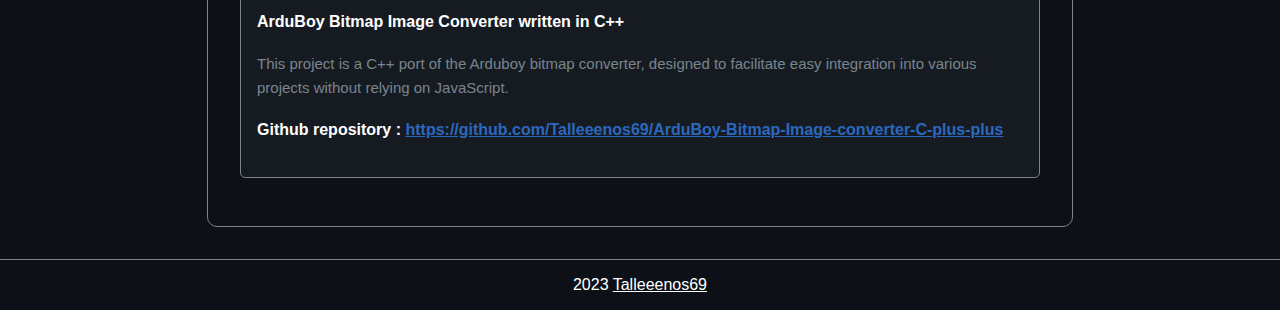
==== commit 6b0253b9: "thing" ====
--- a/index.html
+++ b/index.html
@@ -63,7 +63,7 @@
     <div class="container">
         <div class="content">
             
-        <md-block src="https://raw.githubusercontent.com/Talleeenos69/ZINC-Studios/main/md/about-me.md" hmin="3" hlinks>
+        <md-block src="https://raw.githubusercontent.com/Talleeenos69/ZINC-Studios/main/md/about-me.md" hmin="3">
         </md-block>
         
             <h4>Github profile : <a class="link" href="https://github.com/Talleeenos69" target="_blank">https://github.com/Talleeenos69</a></h4>
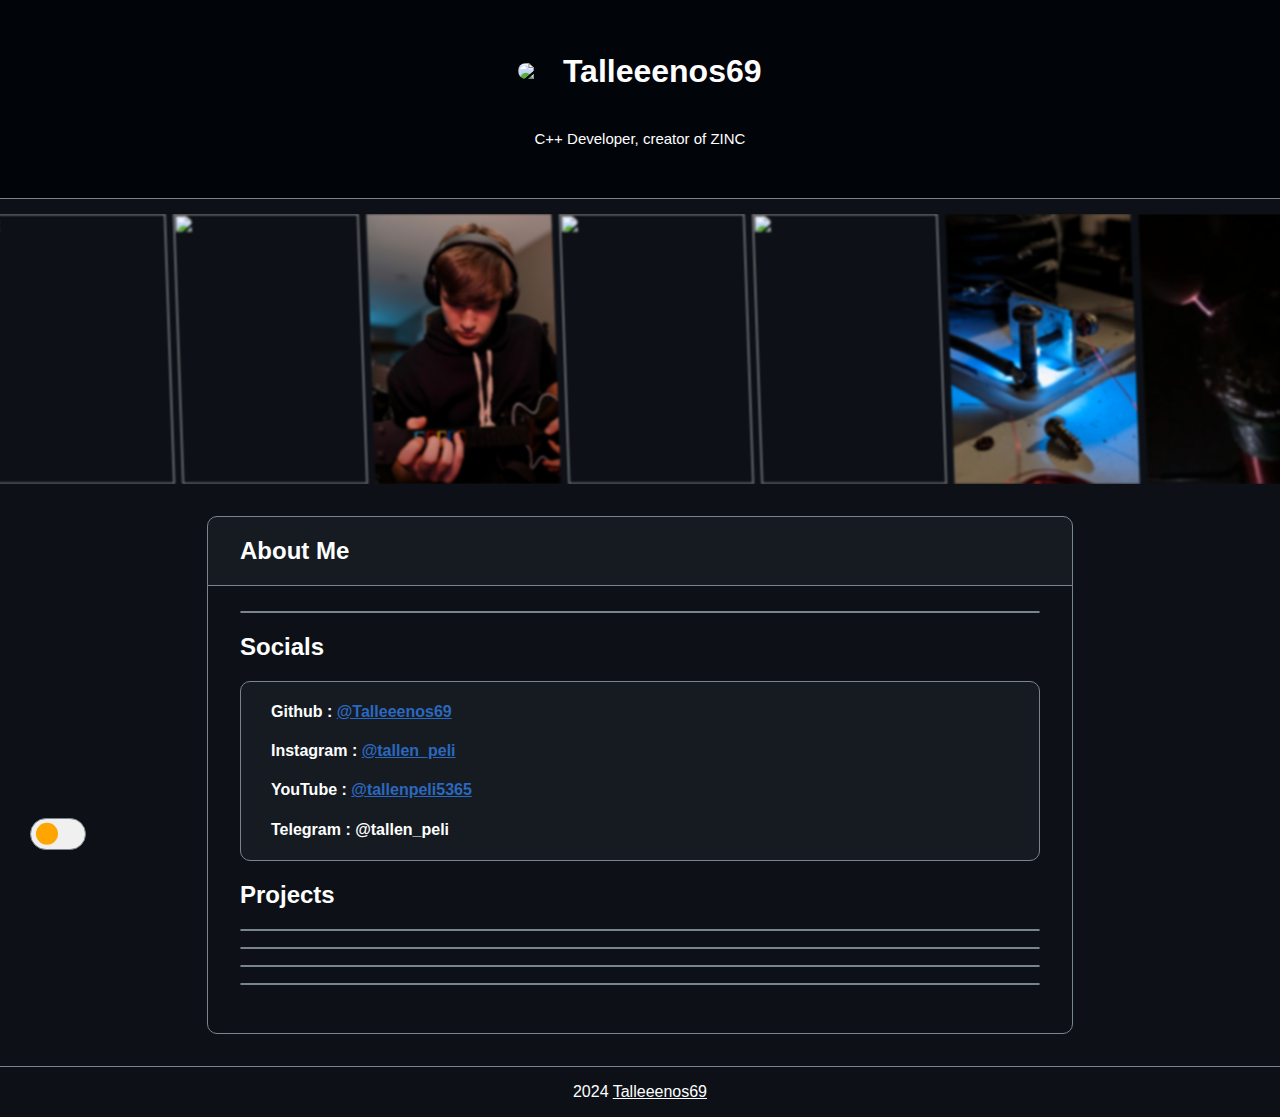
==== commit b77135f8: "replaced old images" ====
--- a/index.html
+++ b/index.html
@@ -26,22 +26,22 @@
     <p></p>
     <div class="cat-container">
         <div class="card">
-          <img src="img/icons/zinc-icon.png">
+          <img src="img/images/code.jpg">
         </div>
         <div class="card">
-          <img src="img/images/IMG_1547~3.jpg">
+          <img src="img/images/CPU.jpg">
         </div>
         <div class="card">
-          <img src="img/images/my_cat.JPG">
+          <img src="img/images/guitar.jpg">
         </div>
         <div class="card">
-            <img src="img/images/sexy_linux.jpeg">
+            <img src="img/images/SERVER.jpg">
         </div>
         <div class="card">
-            <img src="img/images/with_mr_dubnium_maxchip101.JPEG">
+            <img src="img/images/Setup.jpg">
         </div>
         <div class="card">
-            <img src="img/images/grumpy.JPEG">
+            <img src="img/images/coil.jpg">
         </div>
         <div class="card">
             <img src="img/images/tesla_coil.png">
@@ -65,57 +65,43 @@
             
         <md-block src="https://raw.githubusercontent.com/Talleeenos69/ZINC-Studios/main/md/about-me.md" hmin="3">
         </md-block>
-        
-            <h4>Github profile : <a class="link" href="https://github.com/Talleeenos69" target="_blank">https://github.com/Talleeenos69</a></h4>
+    
+        </div>
+
+        <h2>Socials</h2>
+        <div class="content">
+                <h4>Github : <a class="link" href="https://github.com/Talleeenos69" target="_blank">@Talleeenos69</a></h4>
+                <h4>Instagram : <a class="link" href="https://www.instagram.com/tallen_peli?igsh=NTc4MTIwNjQ2YQ==" target="_blank">@tallen_peli</a></h4>
+                <h4>YouTube : <a class="link" href="https://www.youtube.com/channel/UCNq6PLdcdN03pP_NHyN5eyA" target="_blank">@tallenpeli5365</a></h4>
+                <h4>Telegram : @tallen_peli</h4>
         </div>
 
         <h2>Projects</h2>
 
         <!-- Example project sections for testing scrolling -->
         <div class="project">
-            <h2>ZINC Programming Language</h2>
-
-            <h4>Zero-cost INtegrated C++</h4>
-
-            <p>ZINC is a programming language written in C++ and C and aims to provide the same (if not more) functionality of these languages, but is easier to understand and a lot quicker to develop.</p>
-                
-            <p>ZINC is for Linux/UNIX systems, but a windows port is planned.</p>
-                
-            <p>C or C++ libraries are compatable with ZINC, however can only be programmed using their native syntax.</p>
-
-            <h4>Github repository : <a class="link" href="https://github.com/Talleeenos69/ZINC" target="_blank">https://github.com/Talleeenos69/ZINC</a></h4>
+            <md-block src="https://raw.githubusercontent.com/Talleeenos69/ZINC-Studios/main/md/zinc.md" hmin="3">
+            </md-block>
         </div>
 
         <div class="project">
-            <h2>ZINC-VSCode-Language_Support</h2>
-
-            <h4>ZINC-VSCode-Extenion</h4>
-
-            <p>Extension for ZINC in VSCode</p>
-
-            <h4>Github repository : <a class="link" href="https://github.com/Talleeenos69/ZINC-VSCode-Language_Support" target="_blank">https://github.com/Talleeenos69/ZINC-VSCode-Language_Support</a></h4>
+            <md-block src="https://raw.githubusercontent.com/Talleeenos69/ZINC-Studios/main/md/zinc-vscode.md" hmin="3">
+            </md-block>
         </div>
 
         <div class="project">
-            <h2>meredian-csv-to-denaro</h2>
-
-            <h4>CSV conversion software</h4>
-
-            <h4>Github repository : <a class="link" href="https://github.com/Talleeenos69/meredian-csv-to-denaro" target="_blank">https://github.com/Talleeenos69/meredian-csv-to-denaro</a></h4>
+            <md-block src="https://raw.githubusercontent.com/Talleeenos69/ZINC-Studios/main/md/meredian-csv-to-denaro.md" hmin="3">
+            </md-block>
         </div>
 
         <div class="project">
-            <h2>ArduBoy Bitmap Image Converter (C++)</h2>
-    
-            <h4>ArduBoy Bitmap Image Converter written in C++</h4>
-            <p>This project is a C++ port of the Arduboy bitmap converter, designed to facilitate easy integration into various projects without relying on JavaScript.</p>
-    
-            <h4>Github repository : <a class="link" href="https://github.com/Talleeenos69/ArduBoy-Bitmap-Image-converter-C-plus-plus" target="_blank">https://github.com/Talleeenos69/ArduBoy-Bitmap-Image-converter-C-plus-plus</a></h4>
+            <md-block src="https://raw.githubusercontent.com/Talleeenos69/ZINC-Studios/main/md/arduboy-bitmap-converter.md" hmin="3">
+            </md-block>
         </div>
     </div>
 
     <footer>
-        2023 <a class="git-repo-link" href="https://github.com/Talleeenos69" target="_blank">Talleeenos69</a>
+        2024 <a class="git-repo-link" href="https://github.com/Talleeenos69" target="_blank">Talleeenos69</a>
     </footer>
  
     <script>
--- a/css/light-theme.css
+++ b/css/light-theme.css
@@ -23,6 +23,10 @@
     max-height: 0;
     overflow: hidden;
     transition: max-height 0.2s ease-out, background-color 0.5s, color 0.5s;
+}
+
+a {
+    color: #2f81f7;
 }
 
 header {
@@ -115,7 +119,10 @@
 
 .project {
     margin: 1rem 0;
-    padding: 1rem;
+    padding-top: 0rem;
+    padding-right: 1rem;
+    padding-bottom: 0rem;
+    padding-left: 1rem;
     background-color: #f0f0f0;
     color: #000;
     border: 1px solid #ddd;
@@ -206,7 +213,7 @@
     margin: 0vmin;
     margin-left: -15px;
     overflow: hidden;
-    transform: skew(5deg);
+    transform: skew(2deg);
     width: 120%;
 }
 
--- a/css/dark-theme.css
+++ b/css/dark-theme.css
@@ -22,6 +22,14 @@
     max-height: 0;
     overflow: hidden;
     transition: max-height 0.2s ease-out, background-color 0.5s, color 0.5s;
+}
+
+strong {
+    color: white;
+}
+
+a {
+    color: #2f81f7;
 }
 
 header {
@@ -114,8 +122,11 @@
 }
 
 .project {
+    padding-top: 0rem;
+    padding-right: 1rem;
+    padding-bottom: 0rem;
+    padding-left: 1rem;
     margin: 1rem 0;
-    padding: 1rem;
     background-color: #161b22;
     color: #79858d;
     border: 0.1px solid #79858d;
@@ -206,7 +217,7 @@
     margin: 0vmin;
     margin-left: -15px;
     overflow: hidden;
-    transform: skew(5deg);
+    transform: skew(2deg);
     width: 120%;
 }
 
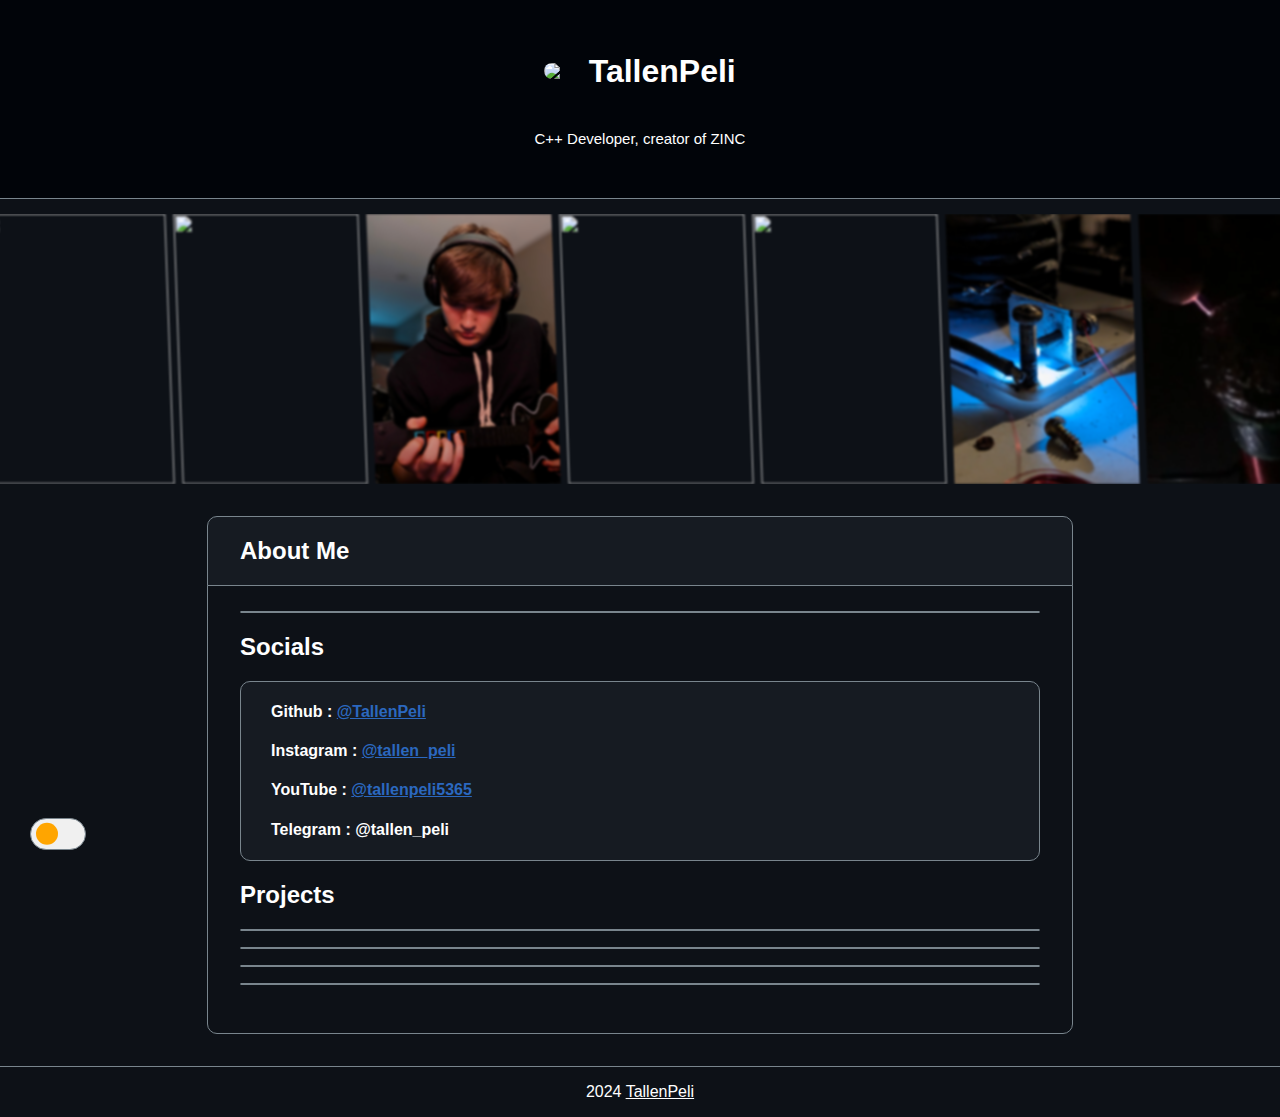
==== commit 0fa6f9ca: "Update index.html to have current username" ====
--- a/index.html
+++ b/index.html
@@ -6,7 +6,7 @@
     <link rel="preload" href="css/light-theme.css" as="style" />
     <link id="theme-stylesheet" rel="stylesheet" href="css/dark-theme.css">
     <script type="module" src="https://md-block.verou.me/md-block.js"></script>
-    <title>Talleeenos69 - Portfolio</title>
+    <title>TallenPeli - Portfolio</title>
 </head>
 <body>
     <!-- random cubes for the background stuff -->
@@ -19,7 +19,7 @@
 
     <header>
         <img class="profile-picture" src="https://avatars.githubusercontent.com/u/106496088?v=4">
-        <h1 class="username"">Talleeenos69</h1>
+        <h1 class="username"">TallenPeli</h1>
         <p>C++ Developer, creator of ZINC</p>
     </header>
 
@@ -63,14 +63,14 @@
     <div class="container">
         <div class="content">
             
-        <md-block src="https://raw.githubusercontent.com/Talleeenos69/ZINC-Studios/main/md/about-me.md" hmin="3">
+        <md-block src="https://raw.githubusercontent.com/TallenPeli/ZINC-Studios/main/md/about-me.md" hmin="3">
         </md-block>
     
         </div>
 
         <h2>Socials</h2>
         <div class="content">
-                <h4>Github : <a class="link" href="https://github.com/Talleeenos69" target="_blank">@Talleeenos69</a></h4>
+                <h4>Github : <a class="link" href="https://github.com/TallenPeli" target="_blank">@TallenPeli</a></h4>
                 <h4>Instagram : <a class="link" href="https://www.instagram.com/tallen_peli?igsh=NTc4MTIwNjQ2YQ==" target="_blank">@tallen_peli</a></h4>
                 <h4>YouTube : <a class="link" href="https://www.youtube.com/channel/UCNq6PLdcdN03pP_NHyN5eyA" target="_blank">@tallenpeli5365</a></h4>
                 <h4>Telegram : @tallen_peli</h4>
@@ -80,28 +80,28 @@
 
         <!-- Example project sections for testing scrolling -->
         <div class="project">
-            <md-block src="https://raw.githubusercontent.com/Talleeenos69/ZINC-Studios/main/md/zinc.md" hmin="3">
+            <md-block src="https://raw.githubusercontent.com/TallenPeli/ZINC-Studios/main/md/zinc.md" hmin="3">
             </md-block>
         </div>
 
         <div class="project">
-            <md-block src="https://raw.githubusercontent.com/Talleeenos69/ZINC-Studios/main/md/zinc-vscode.md" hmin="3">
+            <md-block src="https://raw.githubusercontent.com/TallenPeli/ZINC-Studios/main/md/zinc-vscode.md" hmin="3">
             </md-block>
         </div>
 
         <div class="project">
-            <md-block src="https://raw.githubusercontent.com/Talleeenos69/ZINC-Studios/main/md/meredian-csv-to-denaro.md" hmin="3">
+            <md-block src="https://raw.githubusercontent.com/TallenPeli/ZINC-Studios/main/md/meredian-csv-to-denaro.md" hmin="3">
             </md-block>
         </div>
 
         <div class="project">
-            <md-block src="https://raw.githubusercontent.com/Talleeenos69/ZINC-Studios/main/md/arduboy-bitmap-converter.md" hmin="3">
+            <md-block src="https://raw.githubusercontent.com/TallenPeli/ZINC-Studios/main/md/arduboy-bitmap-converter.md" hmin="3">
             </md-block>
         </div>
     </div>
 
     <footer>
-        2024 <a class="git-repo-link" href="https://github.com/Talleeenos69" target="_blank">Talleeenos69</a>
+        2024 <a class="git-repo-link" href="https://github.com/TallenPeli" target="_blank">TallenPeli</a>
     </footer>
  
     <script>
